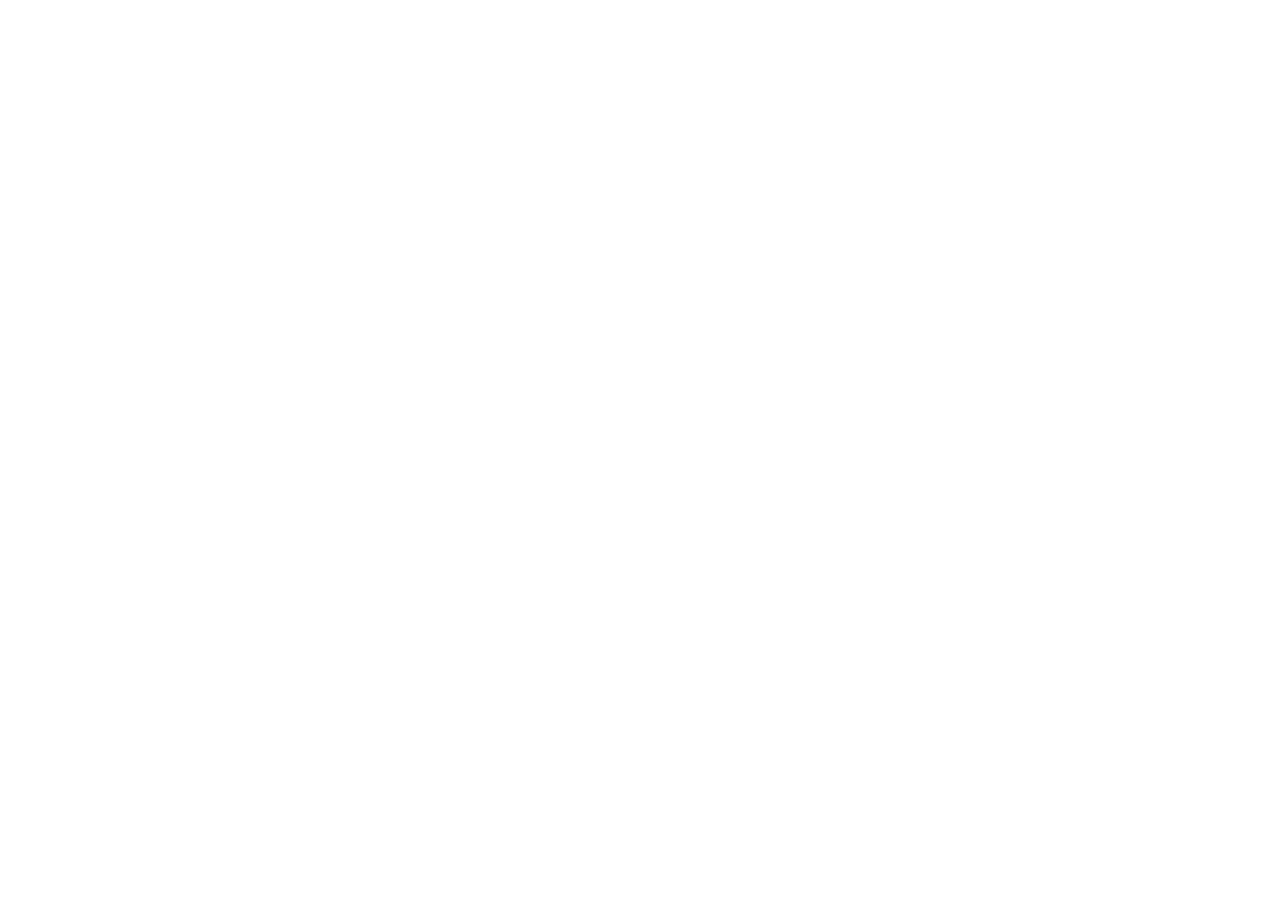
==== ecomm.html @ 7fc3df95 "create html" ====
<!DOCTYPE html>
<html lang="en">
<head>
    <meta charset="UTF-8">
    <meta http-equiv="X-UA-Compatible" content="IE=edge">
    <meta name="viewport" content="width=device-width, initial-scale=1.0">
    <title>ecommerce</title>
    <link rel="stylesheet" href="./ecomm.css">
</head>
<body>
    <header>
        
    </header>
    <main>

    </main>
    
</body>
</html>
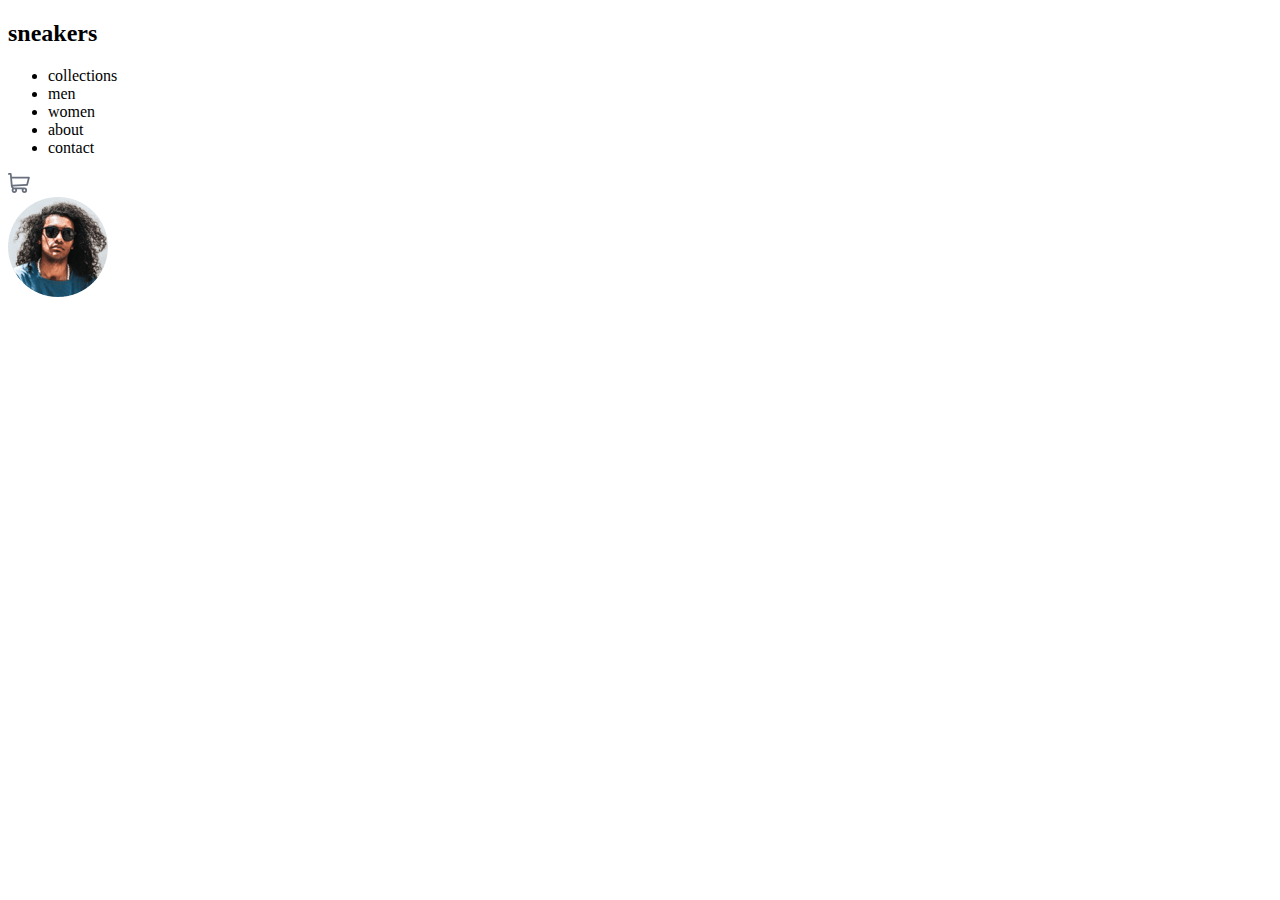
==== commit ee7211c6: "add header add picture" ====
--- a/ecomm.html
+++ b/ecomm.html
@@ -9,7 +9,22 @@
 </head>
 <body>
     <header>
-        
+    <div>
+        <h2>sneakers</h2>
+    </div>
+    <div>
+        <ul> 
+            <li><span>collections</span></li>
+            <li><span>men</span></li>
+            <li><span>women</span></li>
+            <li><span>about</span></li>
+            <li><span>contact</span></li>
+        </ul>
+    </div>
+    <div>
+        <div><img src="./images/icon-cart.svg" alt="cart"></div>
+        <div><img src="./images/image-avatar.png" alt="avator"></div>
+    </div>    
     </header>
     <main>
 
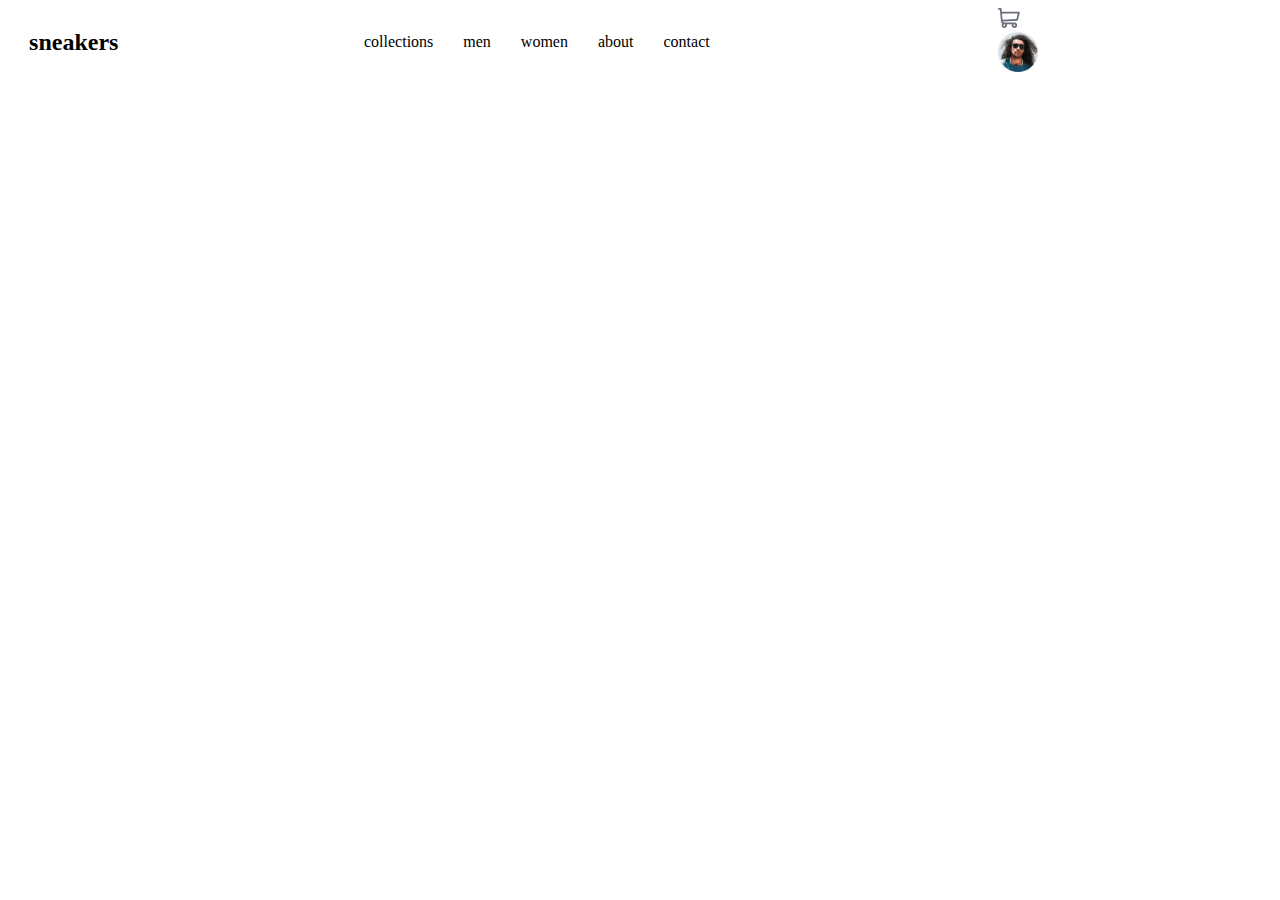
==== commit c90732ad: "css at header" ====
--- a/ecomm.html
+++ b/ecomm.html
@@ -9,10 +9,13 @@
 </head>
 <body>
     <header>
-    <div>
+        <div class="mobile-bar">
+            <img src="./images/icon-menu.svg" alt="menu bar">
+        </div>
+    <div class="brand">
         <h2>sneakers</h2>
     </div>
-    <div>
+    <div class="menu">
         <ul> 
             <li><span>collections</span></li>
             <li><span>men</span></li>
@@ -21,9 +24,9 @@
             <li><span>contact</span></li>
         </ul>
     </div>
-    <div>
+    <div class="menubar">
         <div><img src="./images/icon-cart.svg" alt="cart"></div>
-        <div><img src="./images/image-avatar.png" alt="avator"></div>
+        <div class="avator"><img src="./images/image-avatar.png" alt="avator"></div>
     </div>    
     </header>
     <main>
--- a/ecomm.css
+++ b/ecomm.css
@@ -0,0 +1,45 @@
+* {
+    box-sizing: border-box;
+}
+header{
+    max-width: 100%;
+    display: flex;
+    align-items: center;
+    justify-content: space-around;
+}
+
+.brand{
+    width:20% ;
+}
+.menubar
+{
+    width: 20%;
+}
+.menu{
+    display: flex;
+    width: 50%;
+}
+
+.menu ul{
+    display: flex;
+    align-items: center;
+    justify-content: space-around;
+    gap: 30px;
+    list-style: none;
+}
+.avator img{
+    width: 40px;
+}
+.mobile-bar{
+    display: none;
+}
+
+@media (max-width:780px){
+    .mobile-bar
+    {display:flex;
+    }
+    .menu{
+        display: none;
+    }
+    
+}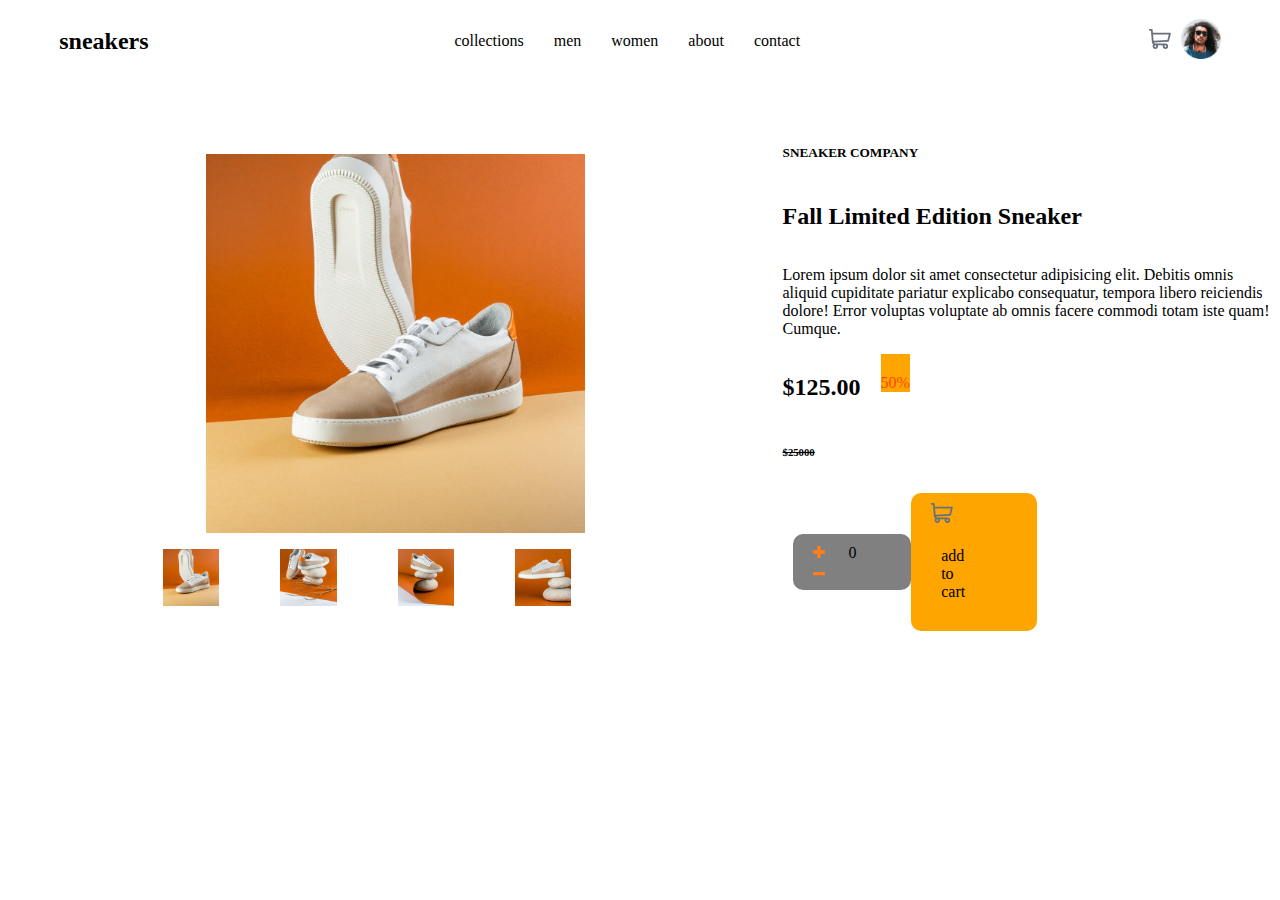
==== commit d1ae297f: "add css" ====
--- a/ecomm.html
+++ b/ecomm.html
@@ -1,37 +1,90 @@
 <!DOCTYPE html>
 <html lang="en">
-<head>
-    <meta charset="UTF-8">
-    <meta http-equiv="X-UA-Compatible" content="IE=edge">
-    <meta name="viewport" content="width=device-width, initial-scale=1.0">
+  <head>
+    <meta charset="UTF-8" />
+    <meta http-equiv="X-UA-Compatible" content="IE=edge" />
+    <meta name="viewport" content="width=device-width, initial-scale=1.0" />
     <title>ecommerce</title>
-    <link rel="stylesheet" href="./ecomm.css">
-</head>
-<body>
+    <link rel="stylesheet" href="./ecomm.css" />
+  </head>
+  <body>
     <header>
-        <div class="mobile-bar">
-            <img src="./images/icon-menu.svg" alt="menu bar">
+      <div class="mobile-bar">
+        <img src="./images/icon-menu.svg" alt="menu bar" />
+      </div>
+      <div class="brand">
+        <h2>sneakers</h2>
+      </div>
+      <div class="menu">
+        <ul>
+          <li><span>collections</span></li>
+          <li><span>men</span></li>
+          <li><span>women</span></li>
+          <li><span>about</span></li>
+          <li><span>contact</span></li>
+        </ul>
+      </div>
+      <div class="menubar">
+        <div><img src="./images/icon-cart.svg" alt="cart" /></div>
+        <div class="avator">
+          <img src="./images/image-avatar.png" alt="avator" />
         </div>
-    <div class="brand">
-        <h2>sneakers</h2>
-    </div>
-    <div class="menu">
-        <ul> 
-            <li><span>collections</span></li>
-            <li><span>men</span></li>
-            <li><span>women</span></li>
-            <li><span>about</span></li>
-            <li><span>contact</span></li>
-        </ul>
-    </div>
-    <div class="menubar">
-        <div><img src="./images/icon-cart.svg" alt="cart"></div>
-        <div class="avator"><img src="./images/image-avatar.png" alt="avator"></div>
-    </div>    
+      </div>
     </header>
     <main>
+      <div class="tasvir">
+        <div class="sport">
+          <img src="./images/image-product-1.jpg" alt="" />
+        </div>
 
+        <div class="tasvir2">
+          <div class="tope1">
+            <img src="./images/image-product-1-thumbnail.jpg" alt="" />
+          </div>
+          <div class="tope2">
+            <img src="./images/image-product-2-thumbnail.jpg" alt="" />
+          </div>
+          <div class="tope3">
+            <img src="./images/image-product-3-thumbnail.jpg" alt="" />
+          </div>
+          <div class="tope4">
+            <img src="./images/image-product-4-thumbnail.jpg" alt="" />
+          </div>
+        </div>
+      </div>
+
+      <div class="sneaker">
+        <div><h5>SNEAKER COMPANY</h5></div>
+        <div><h2>Fall Limited Edition Sneaker</h2></div>
+        <div>
+          <p>
+            Lorem ipsum dolor sit amet consectetur adipisicing elit. Debitis
+            omnis aliquid cupiditate pariatur explicabo consequatur, tempora
+            libero reiciendis dolore! Error voluptas voluptate ab omnis facere
+            commodi totam iste quam! Cumque.
+          </p>
+        </div>
+        <div class="percent">
+          <div>
+          <h2>$125.00 </h2>
+          <h6>$25000</h6>
+          </div>
+
+<div><span>50%</span></div>
+        </div>
+        <div  class="addcart">
+          <div>
+            <span><img src="./images/icon-plus.svg" alt=""></span>
+            <span>0</span>
+            <span><img src="./images/icon-minus.svg" alt=""></span>
+            
+          </div>
+          <div>
+            <span><img src="./images/icon-cart.svg" alt=""></span>
+            <span class="btn addcart">add to cart</span>
+          </div>
+        </div
+      </div>
     </main>
-    
-</body>
-</html>+  </body>
+</html>
--- a/ecomm.css
+++ b/ecomm.css
@@ -1,45 +1,156 @@
 * {
     box-sizing: border-box;
 }
-header{
+
+header {
     max-width: 100%;
     display: flex;
     align-items: center;
     justify-content: space-around;
+    margin-bottom: 1rem;
 }
 
-.brand{
-    width:20% ;
-}
-.menubar
-{
+.brand {
     width: 20%;
 }
-.menu{
+
+.menubar {
+    display: flex;
+    align-items: center;
+    justify-content: center;
+gap: 10px;
+}
+
+.menu {
     display: flex;
     width: 50%;
 }
 
-.menu ul{
+.menu ul {
     display: flex;
     align-items: center;
     justify-content: space-around;
     gap: 30px;
     list-style: none;
 }
-.avator img{
+
+.avator img {
     width: 40px;
 }
-.mobile-bar{
+
+.mobile-bar {
     display: none;
 }
 
-@media (max-width:780px){
-    .mobile-bar
-    {display:flex;
+@media (max-width:780px) {
+    .mobile-bar {
+        display: flex;
     }
-    .menu{
+
+    .menu {
         display: none;
     }
+
+}
+
+.sport {
+    justify-content: center;
+     width: 70%;
+    display: flex;
+    align-items: center;
+
     
+}
+
+.tasvir2 {
+    justify-content: center;
+    max-width: 60% ;
+    display: flex;
+align-items: center;
+gap:5px
+ 
+}
+
+main{
+   max-width: 100%;
+   align-items: center;
+   justify-content: center;
+   display: flex;
+   margin-top: 3rem;
+}
+.sport img{
+    width: 70%;
+    height: 70%;
+
+}
+.tasvir2 img{
+width: 50%;
+height: 50%;
+
+}
+.tasvir{
+    display: flex;
+    align-items:center ;
+    max-width: 100%;
+    justify-content: center;
+    flex-direction: column;
+    gap: 1rem;
+}
+    
+h6{
+    text-decoration-line: line-through;
+}
+.sneaker{
+    width: 50%;
+    display: flex;
+    align-items: left;
+    justify-content: center;
+    flex-direction: column;
+
+}
+.addcart{
+    display: flex;
+    align-items: center;
+    justify-content: space-around;
+    width: 50%;
+    margin: 10px;
+
+}
+.addcart div span{
+    padding: 10px;
+
+}
+.addcart div:first-child{
+    background-color: grey;
+}
+.addcart div:last-child{
+    background-color: orange;
+}
+.addcart div{
+   padding: 10px; 
+   border-radius: 10px;
+}
+.percent{
+    display: flex;
+    align-items:flex-start ;
+    justify-content:left;
+    width: 50%;
+}
+.percent div:first-child{
+    flex-direction: column;
+    display: flex;
+    align-items: flex-start;
+    justify-content: flex-start;
+    margin-right: 10px;
+}
+.percent div:last-child{
+    padding-top: 20px;
+    justify-content: space-around;
+    margin-left: 10px;
+    background-color:orange;
+    color: orangered;
+}
+
+.btn .addcart{
+    color: white;
 }